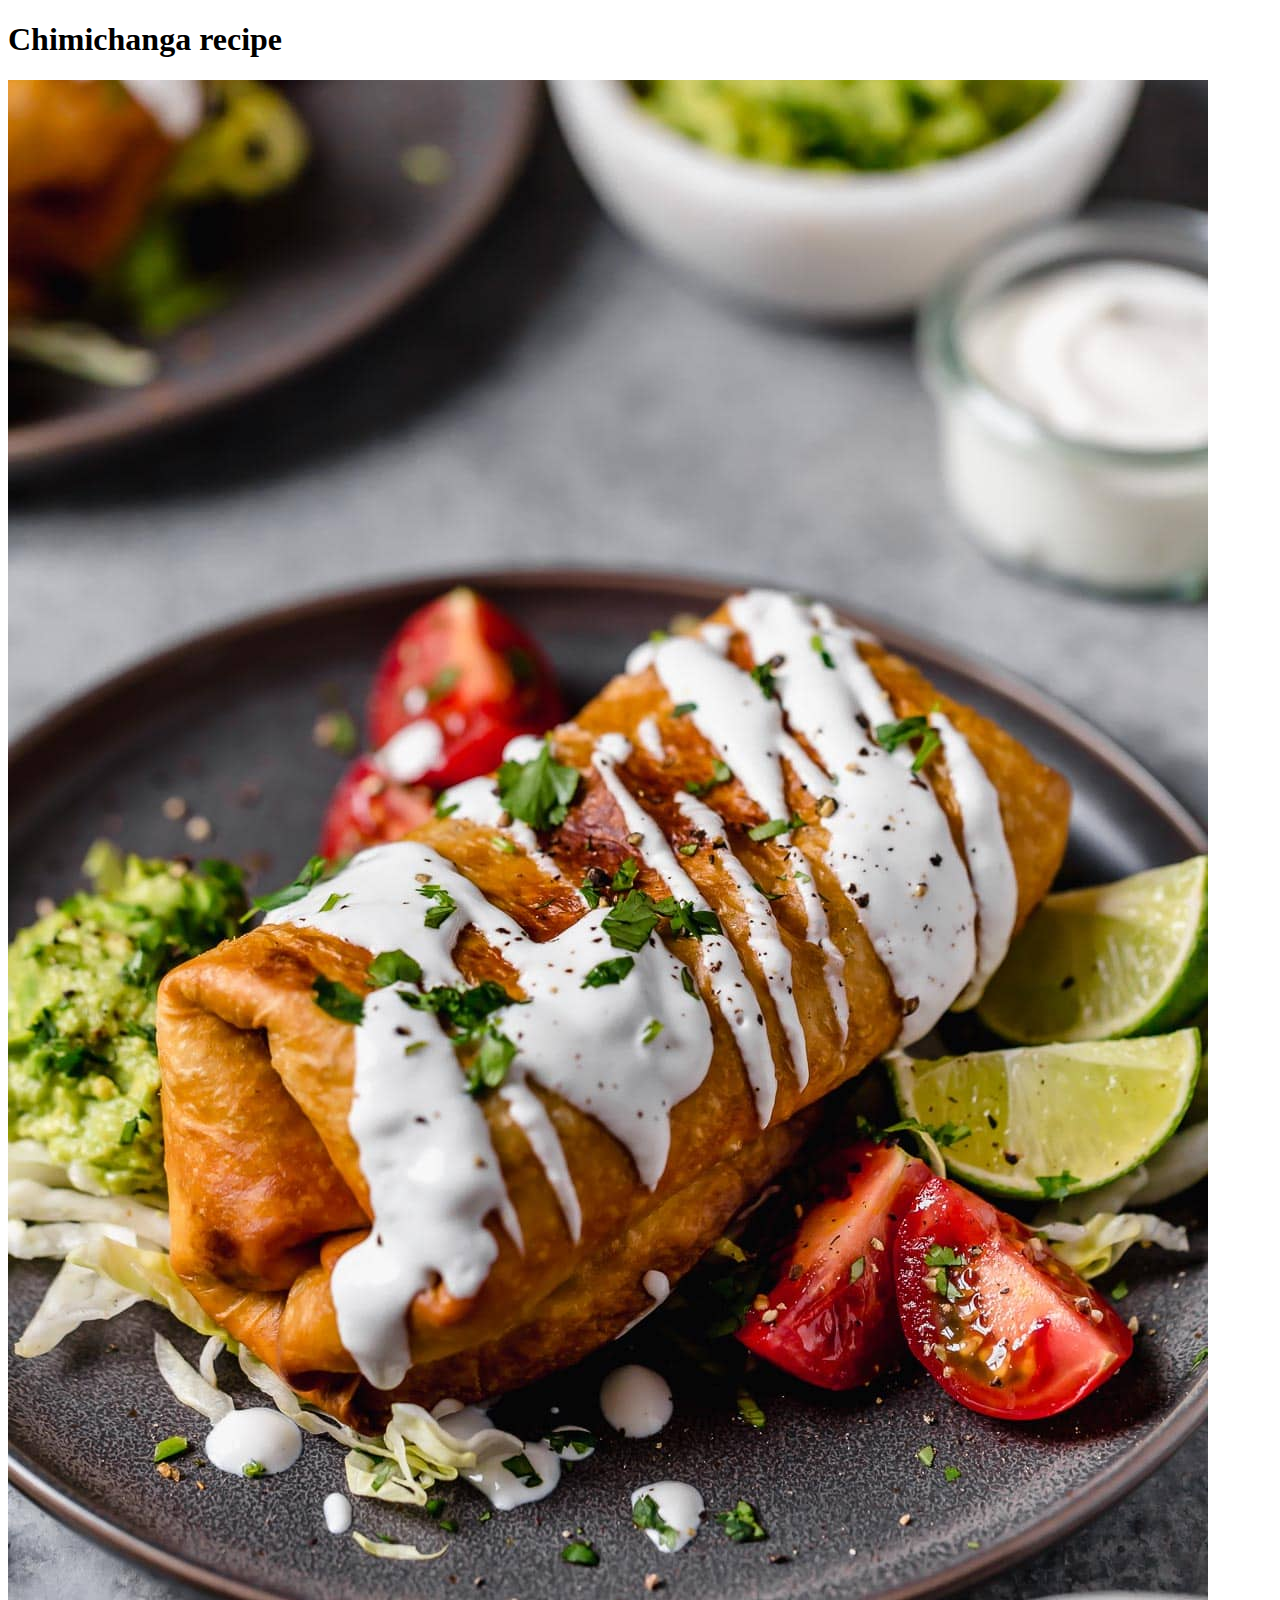
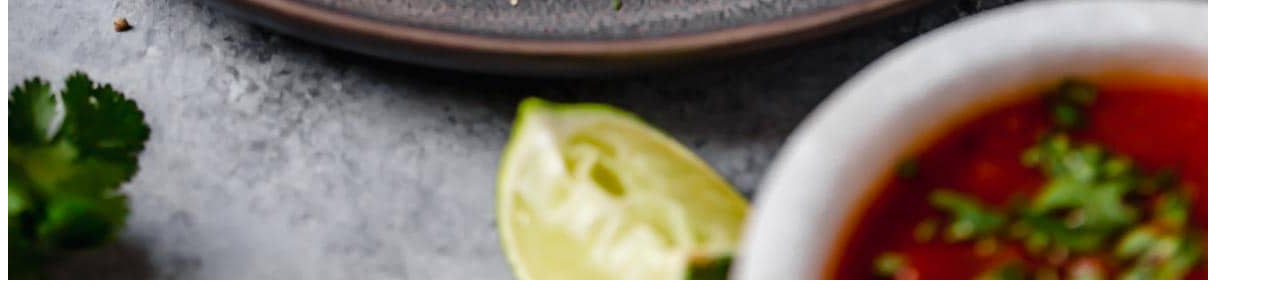
==== recipes/chimichanga.html @ 41a0cb98 "Add Chimichanga page" ====
<!DOCTYPE html>
<html lang="en">
<head>
    <meta charset="UTF-8">
    <meta http-equiv="X-UA-Compatible" content="IE=edge">
    <meta name="viewport" content="width=device-width, initial-scale=1.0">
    <title>Chimichanga</title>
</head>
<body>
    <h1>Chimichanga recipe</h1>

    <img src="/images/chimichanga.jpg">
</body>
</html>
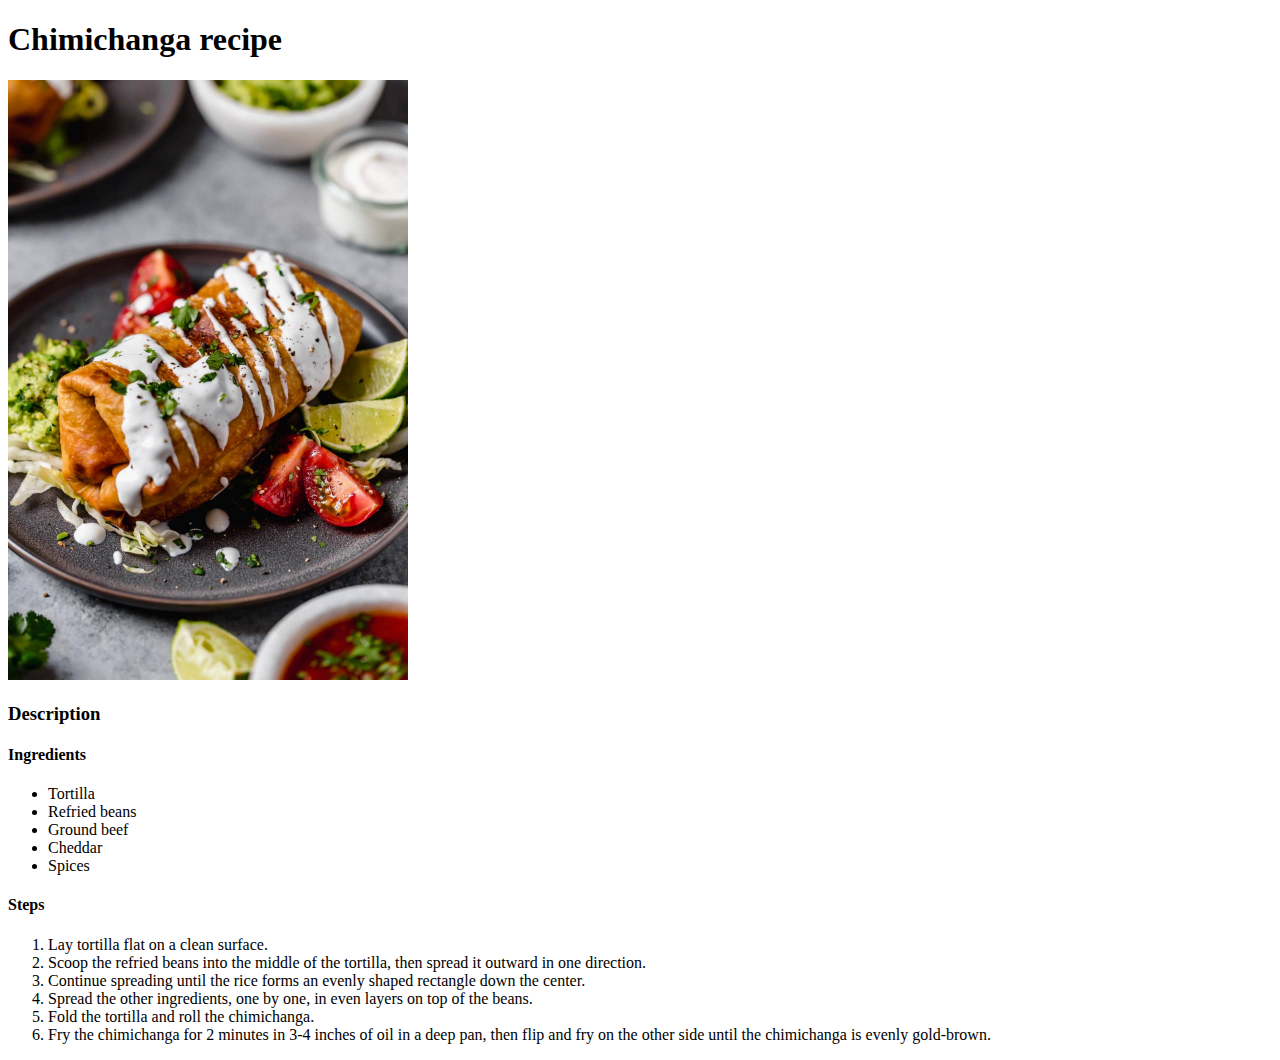
==== commit 4e9a399f: "Add complete Chimichanga recipe" ====
--- a/recipes/chimichanga.html
+++ b/recipes/chimichanga.html
@@ -9,6 +9,25 @@
 <body>
     <h1>Chimichanga recipe</h1>
 
-    <img src="/images/chimichanga.jpg">
+    <img src="../images/chimichanga.jpg" style="max-height: 600px;">
+
+    <h3>Description</h3>
+    <h4>Ingredients</h4>
+    <ul>
+        <li>Tortilla</li>
+        <li>Refried beans</li>
+        <li>Ground beef</li>
+        <li>Cheddar</li>
+        <li>Spices</li>
+    </ul>
+    <h4>Steps</h4>
+    <ol>
+        <li>Lay tortilla flat on a clean surface.</li>
+        <li>Scoop the refried beans into the middle of the tortilla, then spread it outward in one direction.</li>
+        <li>Continue spreading until the rice forms an evenly shaped rectangle down the center.</li>
+        <li>Spread the other ingredients, one by one, in even layers on top of the beans.</li>
+        <li>Fold the tortilla and roll the chimichanga.</li>
+        <li>Fry the chimichanga for 2 minutes in 3-4 inches of oil in a deep pan, then flip and fry on the other side until the chimichanga is evenly gold-brown.</li>
+    </ol>
 </body>
 </html>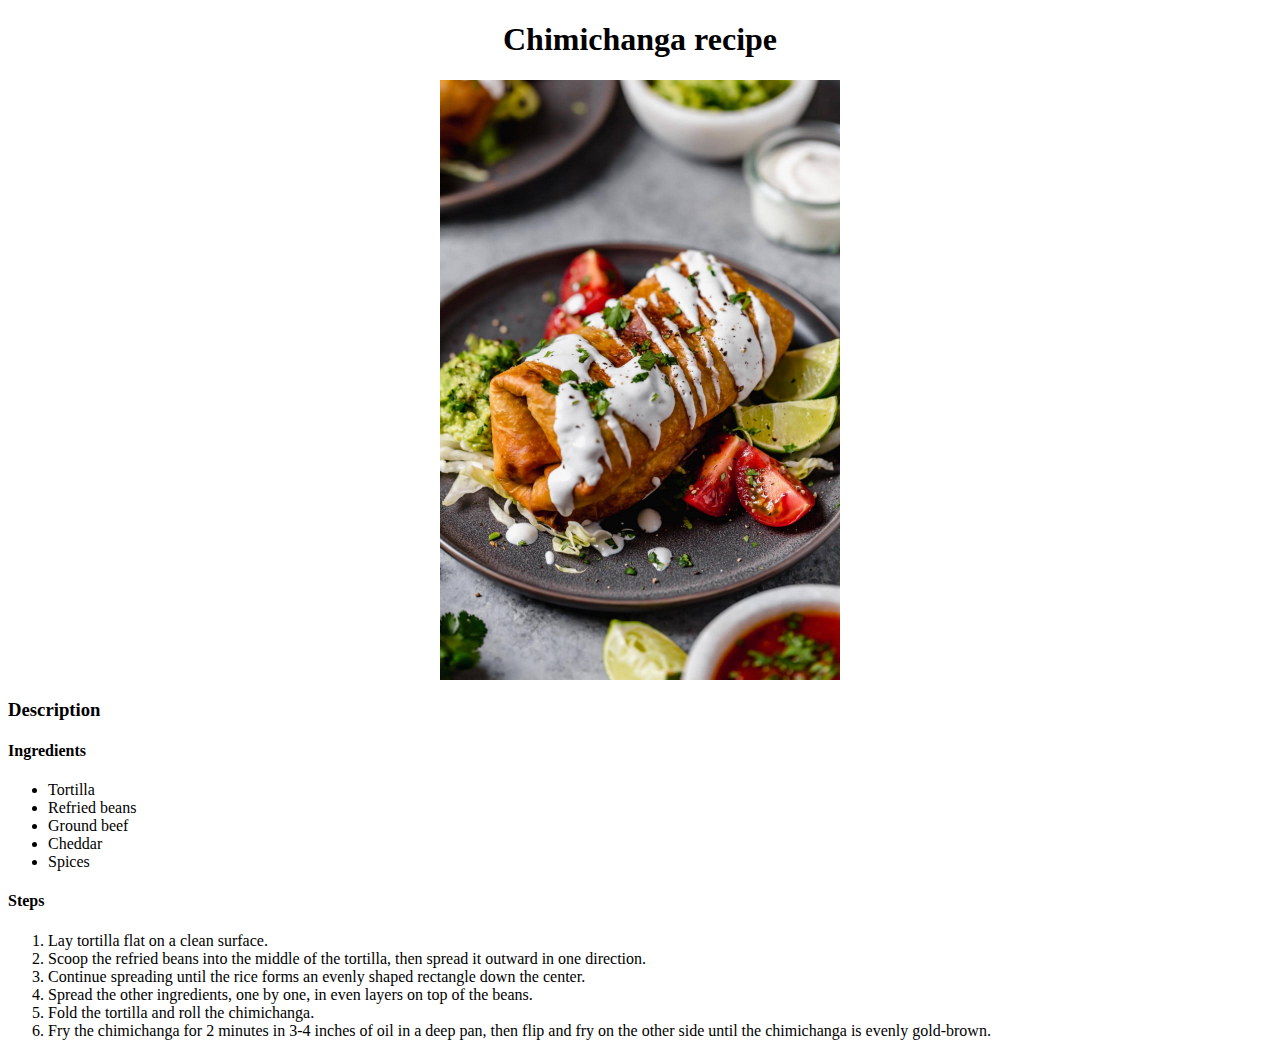
==== commit 567b2150: "Add stylesheet" ====
--- a/recipes/chimichanga.html
+++ b/recipes/chimichanga.html
@@ -5,11 +5,12 @@
     <meta http-equiv="X-UA-Compatible" content="IE=edge">
     <meta name="viewport" content="width=device-width, initial-scale=1.0">
     <title>Chimichanga</title>
+    <link rel="stylesheet" href="../style.css">
 </head>
 <body>
     <h1>Chimichanga recipe</h1>
 
-    <img src="../images/chimichanga.jpg" style="max-height: 600px;">
+    <img src="../images/chimichanga.jpg">
 
     <h3>Description</h3>
     <h4>Ingredients</h4>
--- a/style.css
+++ b/style.css
@@ -0,0 +1,11 @@
+img {
+    margin-left: auto;
+    margin-right: auto;
+    display: block;
+    max-height: 600px;
+    width: auto;
+}
+
+h1 {
+    text-align: center;
+}